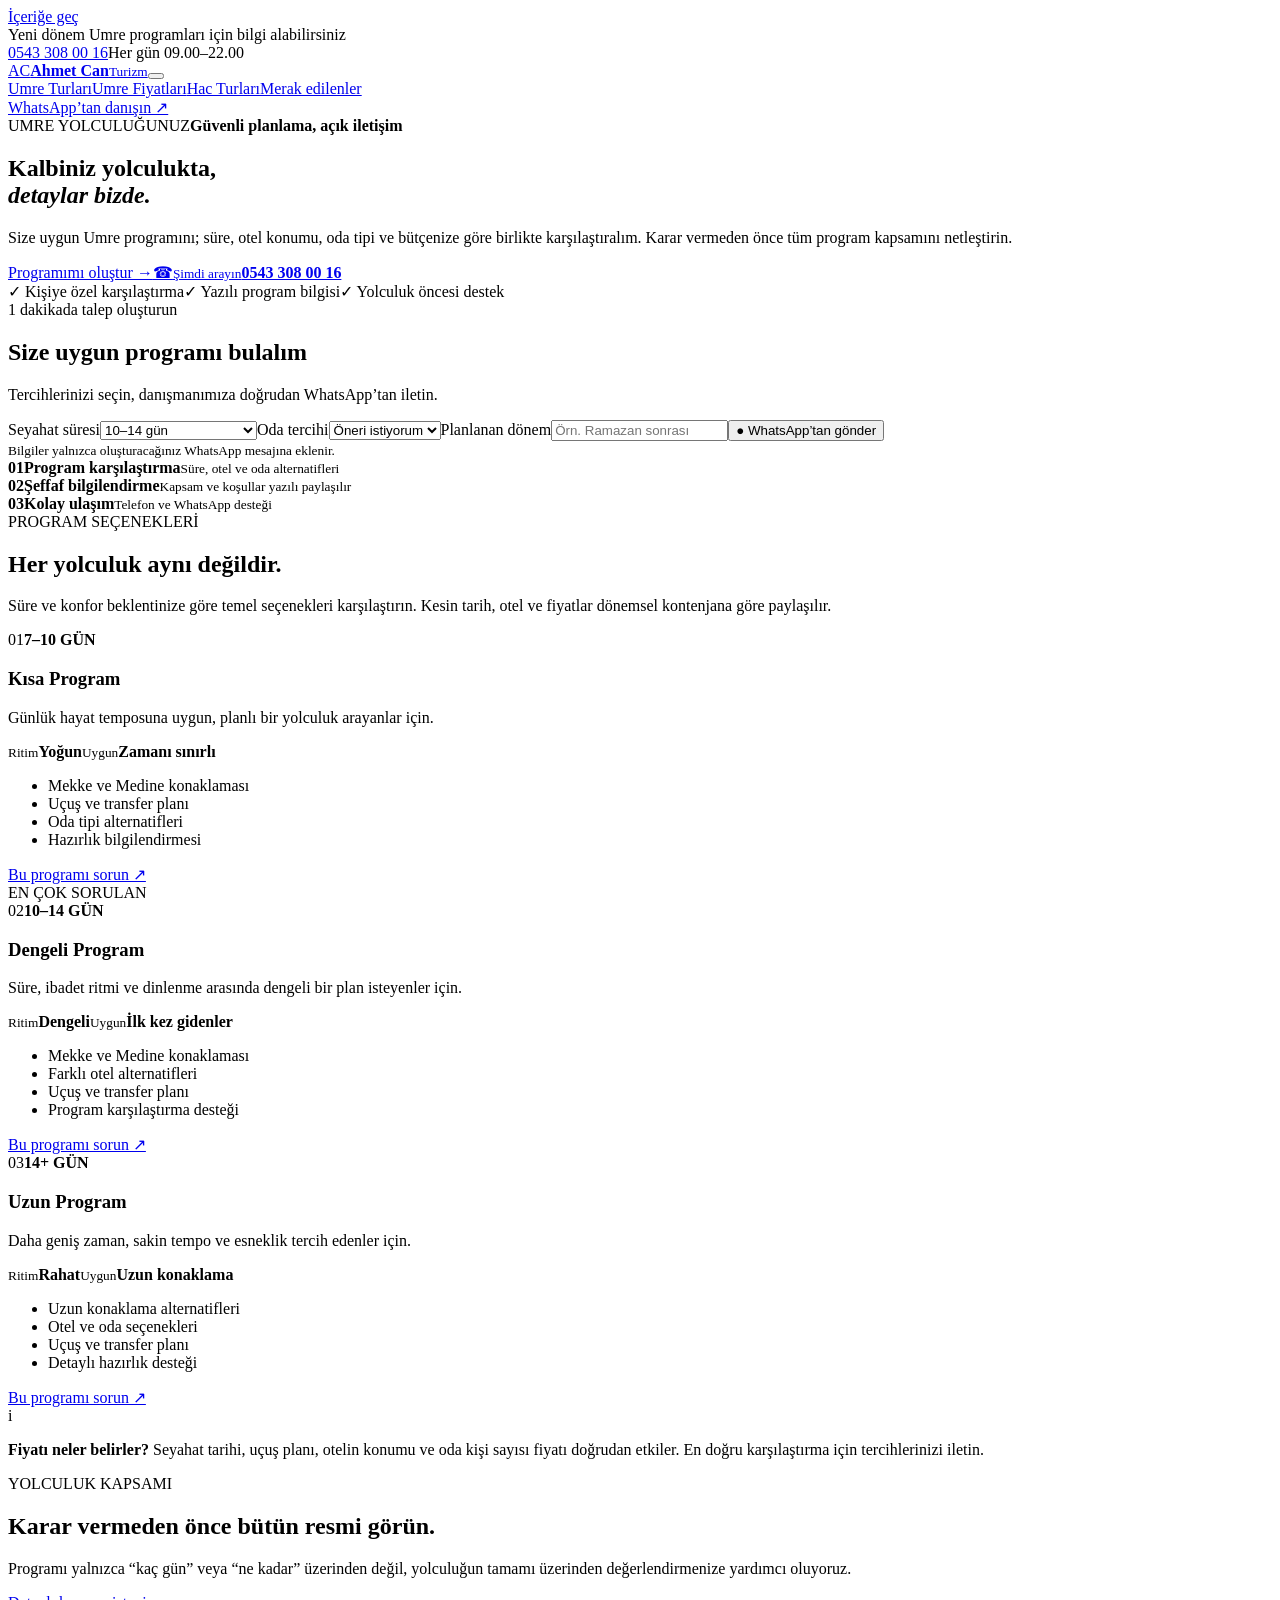
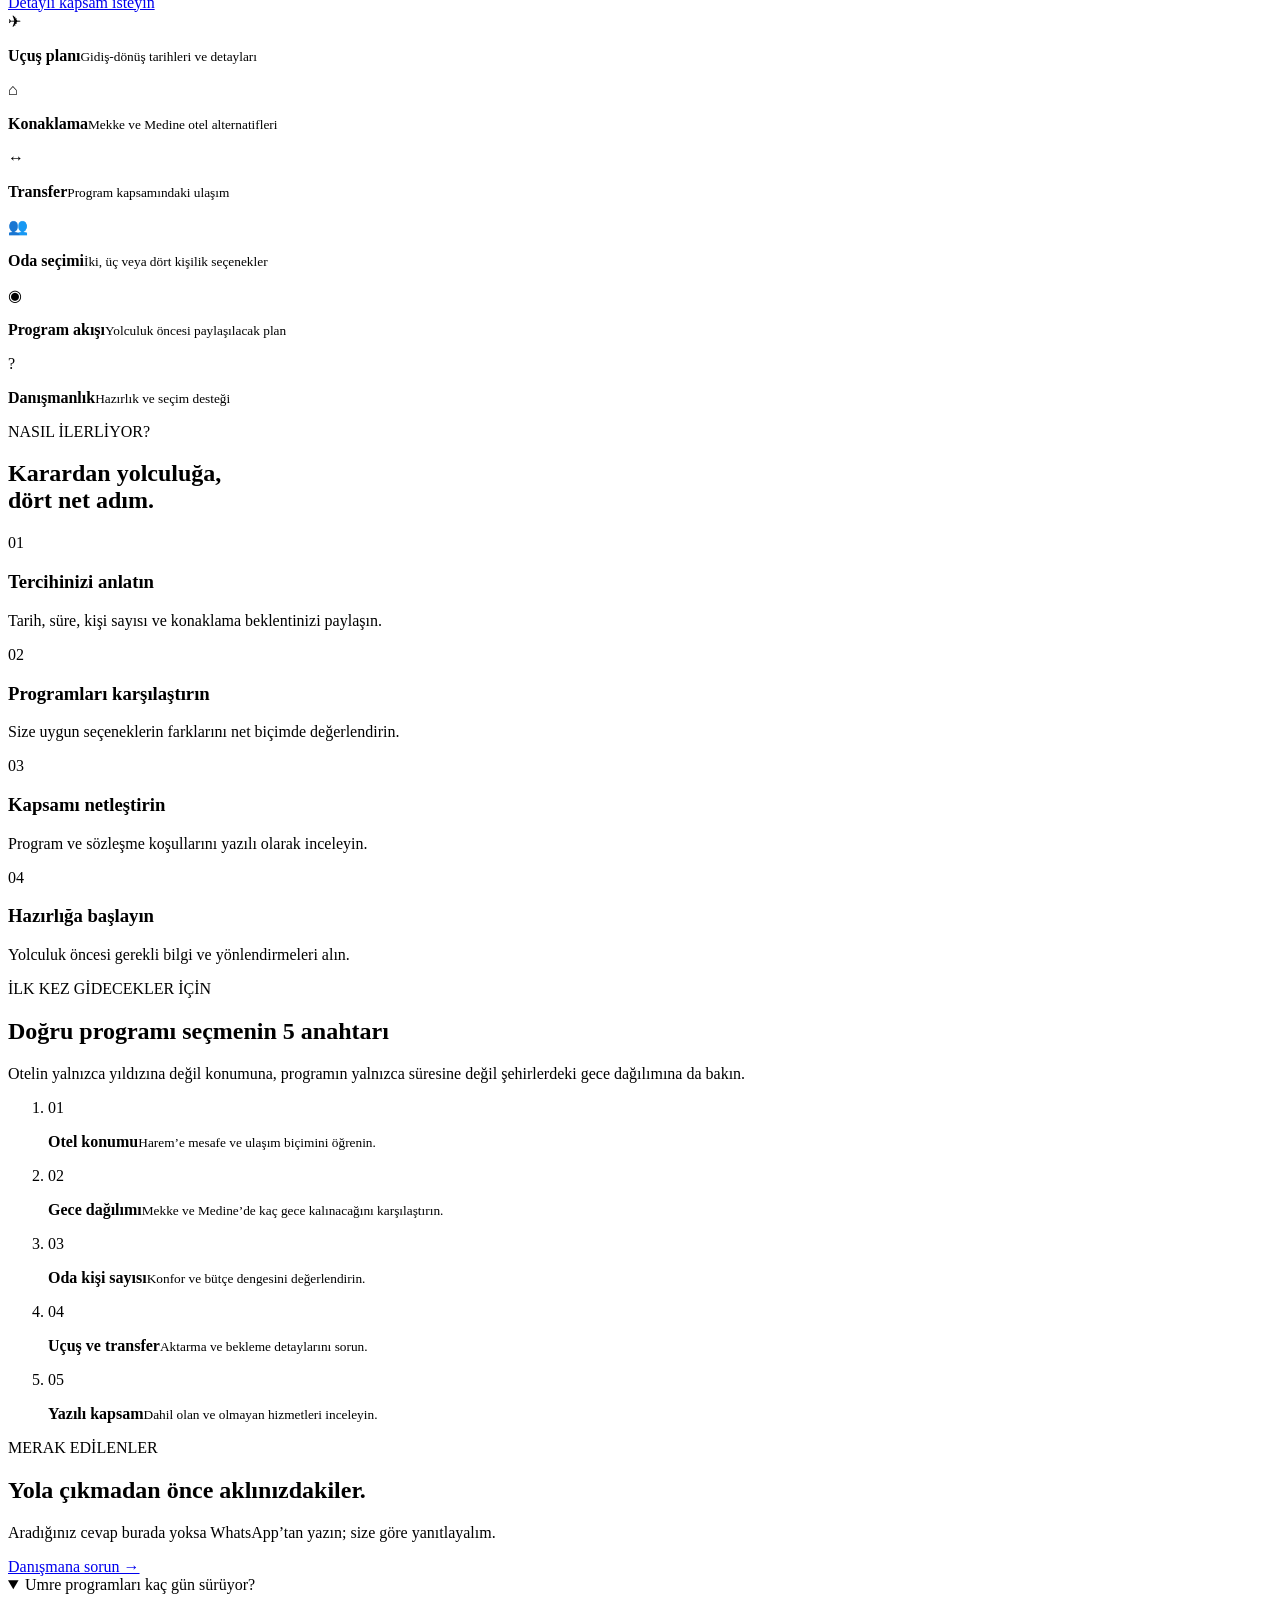
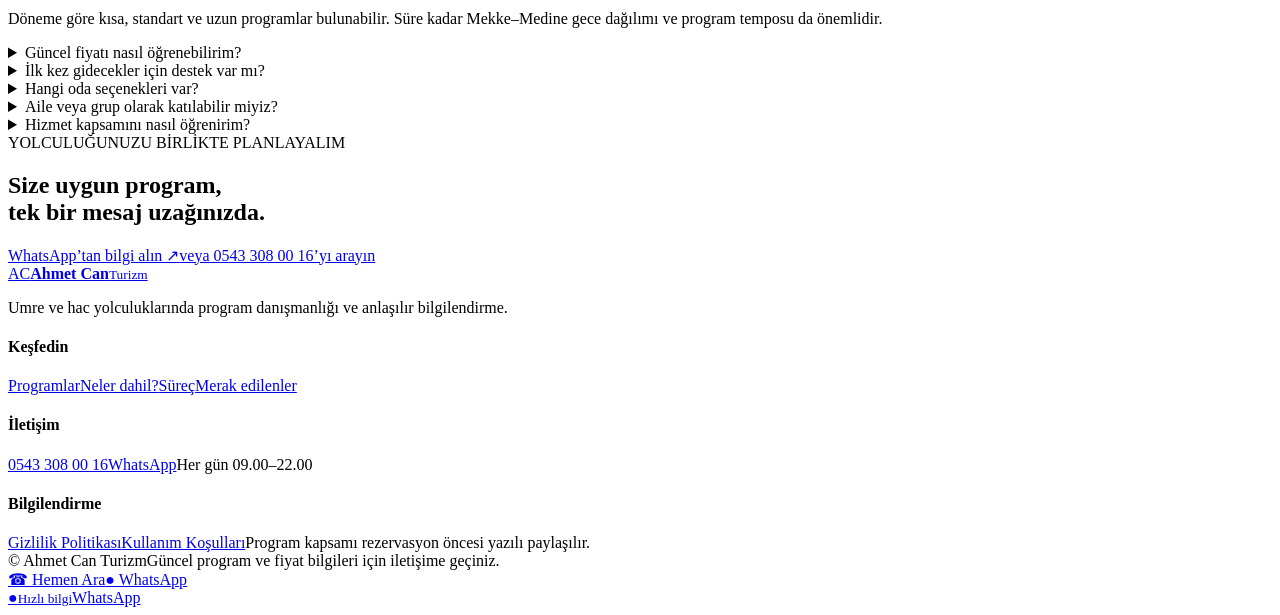
==== index.html @ 4857fa82 "SEO: index.html ekle" ====
<!doctype html><html lang="tr"><head>
<meta charset="utf-8"><meta name="viewport" content="width=device-width,initial-scale=1">
<meta name="description" content="Ahmet Can Turizm ile 2026–2027 umre ve hac programlarını; süre, uçuş, otel konumu ve oda seçeneğine göre karşılaştırın. Güncel program için danışın."><meta name="theme-color" content="#071b24"><meta name="robots" content="index,follow"><link rel="canonical" href="https://ahmetcanturizm.com/"><meta property="og:type" content="website"><meta property="og:locale" content="tr_TR"><meta property="og:site_name" content="Ahmet Can Turizm"><meta property="og:title" content="Umre ve Hac Turları 2026–2027 | Ahmet Can Turizm"><meta property="og:description" content="Umre ve hac programlarını süre, konaklama, uçuş ve oda seçeneklerine göre karşılaştırın."><meta property="og:url" content="https://ahmetcanturizm.com/"><meta name="twitter:card" content="summary">
<title>Umre ve Hac Turları 2026–2027 | Ahmet Can Turizm</title><link rel="preconnect" href="https://fonts.googleapis.com"><link rel="preconnect" href="https://fonts.gstatic.com" crossorigin><link href="https://fonts.googleapis.com/css2?family=DM+Sans:wght@400;500;600;700&family=Manrope:wght@600;700;800&display=swap" rel="stylesheet"><link rel="stylesheet" href="styles.css"></head><body>
<a class="skip-link" href="#icerik">İçeriğe geç</a>
<div class="topbar"><div class="container topbar-inner"><span><i></i> Yeni dönem Umre programları için bilgi alabilirsiniz</span><div><a href="tel:+905433080016">0543 308 00 16</a><span class="divider"></span><span>Her gün 09.00–22.00</span></div></div></div>
<header class="site-header"><div class="container nav"><a class="brand" href="#anasayfa" aria-label="Ahmet Can Turizm ana sayfa"><span class="brand-mark">AC</span><span class="brand-text"><strong>Ahmet Can</strong><small>Turizm</small></span></a><button class="menu-btn" type="button" aria-label="Menüyü aç" aria-expanded="false" aria-controls="ana-menu"><span></span><span></span><span></span></button><nav id="ana-menu" class="nav-links" aria-label="Ana menü"><a href="/umre-turlari.html">Umre Turları</a><a href="/umre-fiyatlari.html">Umre Fiyatları</a><a href="/hac-turlari.html">Hac Turları</a><a href="#sss">Merak edilenler</a></nav><a class="btn btn-primary desktop-cta" target="_blank" rel="noopener noreferrer" href="https://wa.me/905433080016?text=Merhaba%20Ahmet%20Can%20Turizm%2C%20umre%20programlar%C4%B1%20hakk%C4%B1nda%20bilgi%20almak%20istiyorum.">WhatsApp’tan danışın ↗</a></div></header>
<main id="icerik">
<section id="anasayfa" class="hero"><div class="container hero-grid"><div class="hero-copy reveal"><div class="hero-kicker"><span>UMRE YOLCULUĞUNUZ</span><b>Güvenli planlama, açık iletişim</b></div><h1>Kalbiniz yolculukta,<br><em>detaylar bizde.</em></h1><p>Size uygun Umre programını; süre, otel konumu, oda tipi ve bütçenize göre birlikte karşılaştıralım. Karar vermeden önce tüm program kapsamını netleştirin.</p><div class="hero-actions"><a class="btn btn-primary btn-lg" href="#teklif">Programımı oluştur →</a><a class="phone-cta" href="tel:+905433080016"><span class="phone-icon">☎</span><span><small>Şimdi arayın</small><strong>0543 308 00 16</strong></span></a></div><div class="micro-trust"><span>✓ Kişiye özel karşılaştırma</span><span>✓ Yazılı program bilgisi</span><span>✓ Yolculuk öncesi destek</span></div></div>
<aside id="teklif" class="quote-card reveal delay-1"><span class="quote-badge">1 dakikada talep oluşturun</span><h2>Size uygun programı bulalım</h2><p>Tercihlerinizi seçin, danışmanımıza doğrudan WhatsApp’tan iletin.</p><form id="program-form"><label>Seyahat süresi<select id="sure"><option>7–10 gün</option><option selected>10–14 gün</option><option>14+ gün</option><option>Henüz karar vermedim</option></select></label><label>Oda tercihi<select id="oda"><option>2 kişilik</option><option>3 kişilik</option><option>4 kişilik</option><option selected>Öneri istiyorum</option></select></label><label>Planlanan dönem<input id="donem" type="text" placeholder="Örn. Ramazan sonrası"></label><button class="btn btn-whatsapp btn-lg" type="submit"><span class="wa-dot">●</span> WhatsApp’tan gönder</button></form><small class="privacy-note">Bilgiler yalnızca oluşturacağınız WhatsApp mesajına eklenir.</small></aside></div></section>
<section class="assurance"><div class="container assurance-grid"><div><b>01</b><span><strong>Program karşılaştırma</strong><small>Süre, otel ve oda alternatifleri</small></span></div><div><b>02</b><span><strong>Şeffaf bilgilendirme</strong><small>Kapsam ve koşullar yazılı paylaşılır</small></span></div><div><b>03</b><span><strong>Kolay ulaşım</strong><small>Telefon ve WhatsApp desteği</small></span></div></div></section>
<section id="programlar" class="section programs"><div class="container"><div class="section-heading reveal"><div><span class="eyebrow">PROGRAM SEÇENEKLERİ</span><h2>Her yolculuk aynı değildir.</h2></div><p>Süre ve konfor beklentinize göre temel seçenekleri karşılaştırın. Kesin tarih, otel ve fiyatlar dönemsel kontenjana göre paylaşılır.</p></div><div class="program-grid">
<article class="program-card reveal"><div class="card-head"><span>01</span><b>7–10 GÜN</b></div><h3>Kısa Program</h3><p>Günlük hayat temposuna uygun, planlı bir yolculuk arayanlar için.</p><div class="program-meta"><span><small>Ritim</small><strong>Yoğun</strong></span><span><small>Uygun</small><strong>Zamanı sınırlı</strong></span></div><ul><li>Mekke ve Medine konaklaması</li><li>Uçuş ve transfer planı</li><li>Oda tipi alternatifleri</li><li>Hazırlık bilgilendirmesi</li></ul><a class="card-link" target="_blank" rel="noopener noreferrer" href="https://wa.me/905433080016?text=Merhaba%2C%207%E2%80%9310%20g%C3%BCnl%C3%BCk%20Umre%20program%C4%B1n%C4%B1%20%C3%B6%C4%9Frenmek%20istiyorum.">Bu programı sorun ↗</a></article>
<article class="program-card featured reveal delay-1"><div class="popular">EN ÇOK SORULAN</div><div class="card-head"><span>02</span><b>10–14 GÜN</b></div><h3>Dengeli Program</h3><p>Süre, ibadet ritmi ve dinlenme arasında dengeli bir plan isteyenler için.</p><div class="program-meta"><span><small>Ritim</small><strong>Dengeli</strong></span><span><small>Uygun</small><strong>İlk kez gidenler</strong></span></div><ul><li>Mekke ve Medine konaklaması</li><li>Farklı otel alternatifleri</li><li>Uçuş ve transfer planı</li><li>Program karşılaştırma desteği</li></ul><a class="card-link" target="_blank" rel="noopener noreferrer" href="https://wa.me/905433080016?text=Merhaba%2C%2010%E2%80%9314%20g%C3%BCnl%C3%BCk%20Umre%20program%C4%B1n%C4%B1%20%C3%B6%C4%9Frenmek%20istiyorum.">Bu programı sorun ↗</a></article>
<article class="program-card reveal delay-2"><div class="card-head"><span>03</span><b>14+ GÜN</b></div><h3>Uzun Program</h3><p>Daha geniş zaman, sakin tempo ve esneklik tercih edenler için.</p><div class="program-meta"><span><small>Ritim</small><strong>Rahat</strong></span><span><small>Uygun</small><strong>Uzun konaklama</strong></span></div><ul><li>Uzun konaklama alternatifleri</li><li>Otel ve oda seçenekleri</li><li>Uçuş ve transfer planı</li><li>Detaylı hazırlık desteği</li></ul><a class="card-link" target="_blank" rel="noopener noreferrer" href="https://wa.me/905433080016?text=Merhaba%2C%2014%20g%C3%BCn%20ve%20%C3%BCzeri%20Umre%20program%C4%B1n%C4%B1%20%C3%B6%C4%9Frenmek%20istiyorum.">Bu programı sorun ↗</a></article></div><div class="program-note reveal"><span>i</span><p><strong>Fiyatı neler belirler?</strong> Seyahat tarihi, uçuş planı, otelin konumu ve oda kişi sayısı fiyatı doğrudan etkiler. En doğru karşılaştırma için tercihlerinizi iletin.</p></div></div></section>
<section id="dahil" class="section included"><div class="container included-grid"><div class="included-copy reveal"><span class="eyebrow light">YOLCULUK KAPSAMI</span><h2>Karar vermeden önce bütün resmi görün.</h2><p>Programı yalnızca “kaç gün” veya “ne kadar” üzerinden değil, yolculuğun tamamı üzerinden değerlendirmenize yardımcı oluyoruz.</p><a class="btn btn-light" target="_blank" rel="noopener noreferrer" href="https://wa.me/905433080016?text=Merhaba%2C%20Umre%20program%20kapsam%C4%B1n%C4%B1%20detayl%C4%B1%20%C3%B6%C4%9Frenmek%20istiyorum.">Detaylı kapsam isteyin</a></div><div class="included-list reveal delay-1"><div><span>✈</span><p><strong>Uçuş planı</strong><small>Gidiş-dönüş tarihleri ve detayları</small></p></div><div><span>⌂</span><p><strong>Konaklama</strong><small>Mekke ve Medine otel alternatifleri</small></p></div><div><span>↔</span><p><strong>Transfer</strong><small>Program kapsamındaki ulaşım</small></p></div><div><span>👥</span><p><strong>Oda seçimi</strong><small>İki, üç veya dört kişilik seçenekler</small></p></div><div><span>◉</span><p><strong>Program akışı</strong><small>Yolculuk öncesi paylaşılacak plan</small></p></div><div><span>?</span><p><strong>Danışmanlık</strong><small>Hazırlık ve seçim desteği</small></p></div></div></div></section>
<section id="surec" class="section process"><div class="container"><div class="section-heading compact reveal"><div><span class="eyebrow">NASIL İLERLİYOR?</span><h2>Karardan yolculuğa,<br>dört net adım.</h2></div></div><div class="process-line"><article class="reveal"><span>01</span><h3>Tercihinizi anlatın</h3><p>Tarih, süre, kişi sayısı ve konaklama beklentinizi paylaşın.</p></article><article class="reveal delay-1"><span>02</span><h3>Programları karşılaştırın</h3><p>Size uygun seçeneklerin farklarını net biçimde değerlendirin.</p></article><article class="reveal delay-2"><span>03</span><h3>Kapsamı netleştirin</h3><p>Program ve sözleşme koşullarını yazılı olarak inceleyin.</p></article><article class="reveal delay-3"><span>04</span><h3>Hazırlığa başlayın</h3><p>Yolculuk öncesi gerekli bilgi ve yönlendirmeleri alın.</p></article></div></div></section>
<section class="section prep"><div class="container prep-grid"><div class="prep-panel reveal"><span class="eyebrow">İLK KEZ GİDECEKLER İÇİN</span><h2>Doğru programı seçmenin 5 anahtarı</h2><p>Otelin yalnızca yıldızına değil konumuna, programın yalnızca süresine değil şehirlerdeki gece dağılımına da bakın.</p></div><ol class="prep-list reveal delay-1"><li><span>01</span><p><strong>Otel konumu</strong><small>Harem’e mesafe ve ulaşım biçimini öğrenin.</small></p></li><li><span>02</span><p><strong>Gece dağılımı</strong><small>Mekke ve Medine’de kaç gece kalınacağını karşılaştırın.</small></p></li><li><span>03</span><p><strong>Oda kişi sayısı</strong><small>Konfor ve bütçe dengesini değerlendirin.</small></p></li><li><span>04</span><p><strong>Uçuş ve transfer</strong><small>Aktarma ve bekleme detaylarını sorun.</small></p></li><li><span>05</span><p><strong>Yazılı kapsam</strong><small>Dahil olan ve olmayan hizmetleri inceleyin.</small></p></li></ol></div></section>
<section id="sss" class="section faq"><div class="container faq-grid"><div class="faq-intro reveal"><span class="eyebrow">MERAK EDİLENLER</span><h2>Yola çıkmadan önce aklınızdakiler.</h2><p>Aradığınız cevap burada yoksa WhatsApp’tan yazın; size göre yanıtlayalım.</p><a target="_blank" rel="noopener noreferrer" href="https://wa.me/905433080016">Danışmana sorun →</a></div><div class="accordion reveal delay-1"><details open><summary>Umre programları kaç gün sürüyor?</summary><p>Döneme göre kısa, standart ve uzun programlar bulunabilir. Süre kadar Mekke–Medine gece dağılımı ve program temposu da önemlidir.</p></details><details><summary>Güncel fiyatı nasıl öğrenebilirim?</summary><p>Fiyat; tarih, uçuş, otel konumu ve oda kişi sayısına göre değişir. Tercihlerinizi ilettiğinizde güncel seçenekler paylaşılır.</p></details><details><summary>İlk kez gidecekler için destek var mı?</summary><p>Evet. Program seçimi, gerekli hazırlıklar ve yolculuk öncesi temel konularda bilgilendirme yapılır.</p></details><details><summary>Hangi oda seçenekleri var?</summary><p>Programa ve kontenjana bağlı olarak iki, üç veya dört kişilik oda alternatifleri bulunabilir.</p></details><details><summary>Aile veya grup olarak katılabilir miyiz?</summary><p>Kişi sayısı ve tercihlerinizi ileterek uygun grup programlarını sorabilirsiniz.</p></details><details><summary>Hizmet kapsamını nasıl öğrenirim?</summary><p>Rezervasyon öncesinde dahil olan hizmetler ve sözleşme koşulları yazılı olarak paylaşılır.</p></details></div></div></section>
<section class="final-cta"><div class="container final-cta-inner reveal"><div><span>YOLCULUĞUNUZU BİRLİKTE PLANLAYALIM</span><h2>Size uygun program,<br>tek bir mesaj uzağınızda.</h2></div><div><a class="btn btn-primary btn-lg" target="_blank" rel="noopener noreferrer" href="https://wa.me/905433080016?text=Merhaba%20Ahmet%20Can%20Turizm%2C%20bana%20uygun%20Umre%20program%C4%B1n%C4%B1%20%C3%B6%C4%9Frenmek%20istiyorum.">WhatsApp’tan bilgi alın ↗</a><a class="final-phone" href="tel:+905433080016">veya 0543 308 00 16’yı arayın</a></div></div></section></main>
<footer class="footer"><div class="container footer-grid"><div class="footer-brand"><a class="brand light-brand" href="#anasayfa"><span class="brand-mark">AC</span><span class="brand-text"><strong>Ahmet Can</strong><small>Turizm</small></span></a><p>Umre ve hac yolculuklarında program danışmanlığı ve anlaşılır bilgilendirme.</p></div><div><h4>Keşfedin</h4><a href="#programlar">Programlar</a><a href="#dahil">Neler dahil?</a><a href="#surec">Süreç</a><a href="#sss">Merak edilenler</a></div><div><h4>İletişim</h4><a href="tel:+905433080016">0543 308 00 16</a><a target="_blank" rel="noopener noreferrer" href="https://wa.me/905433080016">WhatsApp</a><span>Her gün 09.00–22.00</span></div><div><h4>Bilgilendirme</h4><a href='/gizlilik'>Gizlilik Politikası</a><a href='/kullanim-kosullari'>Kullanım Koşulları</a><span>Program kapsamı rezervasyon öncesi yazılı paylaşılır.</span></div></div><div class="container footer-bottom"><span>© <span id="year"></span> Ahmet Can Turizm</span><span>Güncel program ve fiyat bilgileri için iletişime geçiniz.</span></div></footer>
<div class="mobile-contact"><a href="tel:+905433080016">☎ Hemen Ara</a><a target="_blank" rel="noopener noreferrer" href="https://wa.me/905433080016?text=Merhaba%20Ahmet%20Can%20Turizm%2C%20bilgi%20almak%20istiyorum.">● WhatsApp</a></div><a class="floating-whatsapp" target="_blank" rel="noopener noreferrer" href="https://wa.me/905433080016?text=Merhaba%20Ahmet%20Can%20Turizm%2C%20bilgi%20almak%20istiyorum." aria-label="WhatsApp’tan iletişime geç"><span class="wa-dot">●</span><span><small>Hızlı bilgi</small>WhatsApp</span></a>
<script src="script.js"></script><script type="application/ld+json">{"@context":"https://schema.org","@graph":[{"@type":"TravelAgency","@id":"https://ahmetcanturizm.com/#agency","name":"Ahmet Can Turizm","url":"https://ahmetcanturizm.com/","telephone":"+905433080016","areaServed":{"@type":"Country","name":"Türkiye"},"description":"Umre ve hac programları için program karşılaştırma ve yolculuk öncesi danışmanlık."},{"@type":"WebSite","@id":"https://ahmetcanturizm.com/#website","url":"https://ahmetcanturizm.com/","name":"Ahmet Can Turizm","inLanguage":"tr-TR","publisher":{"@id":"https://ahmetcanturizm.com/#agency"}}]}</script></body></html>
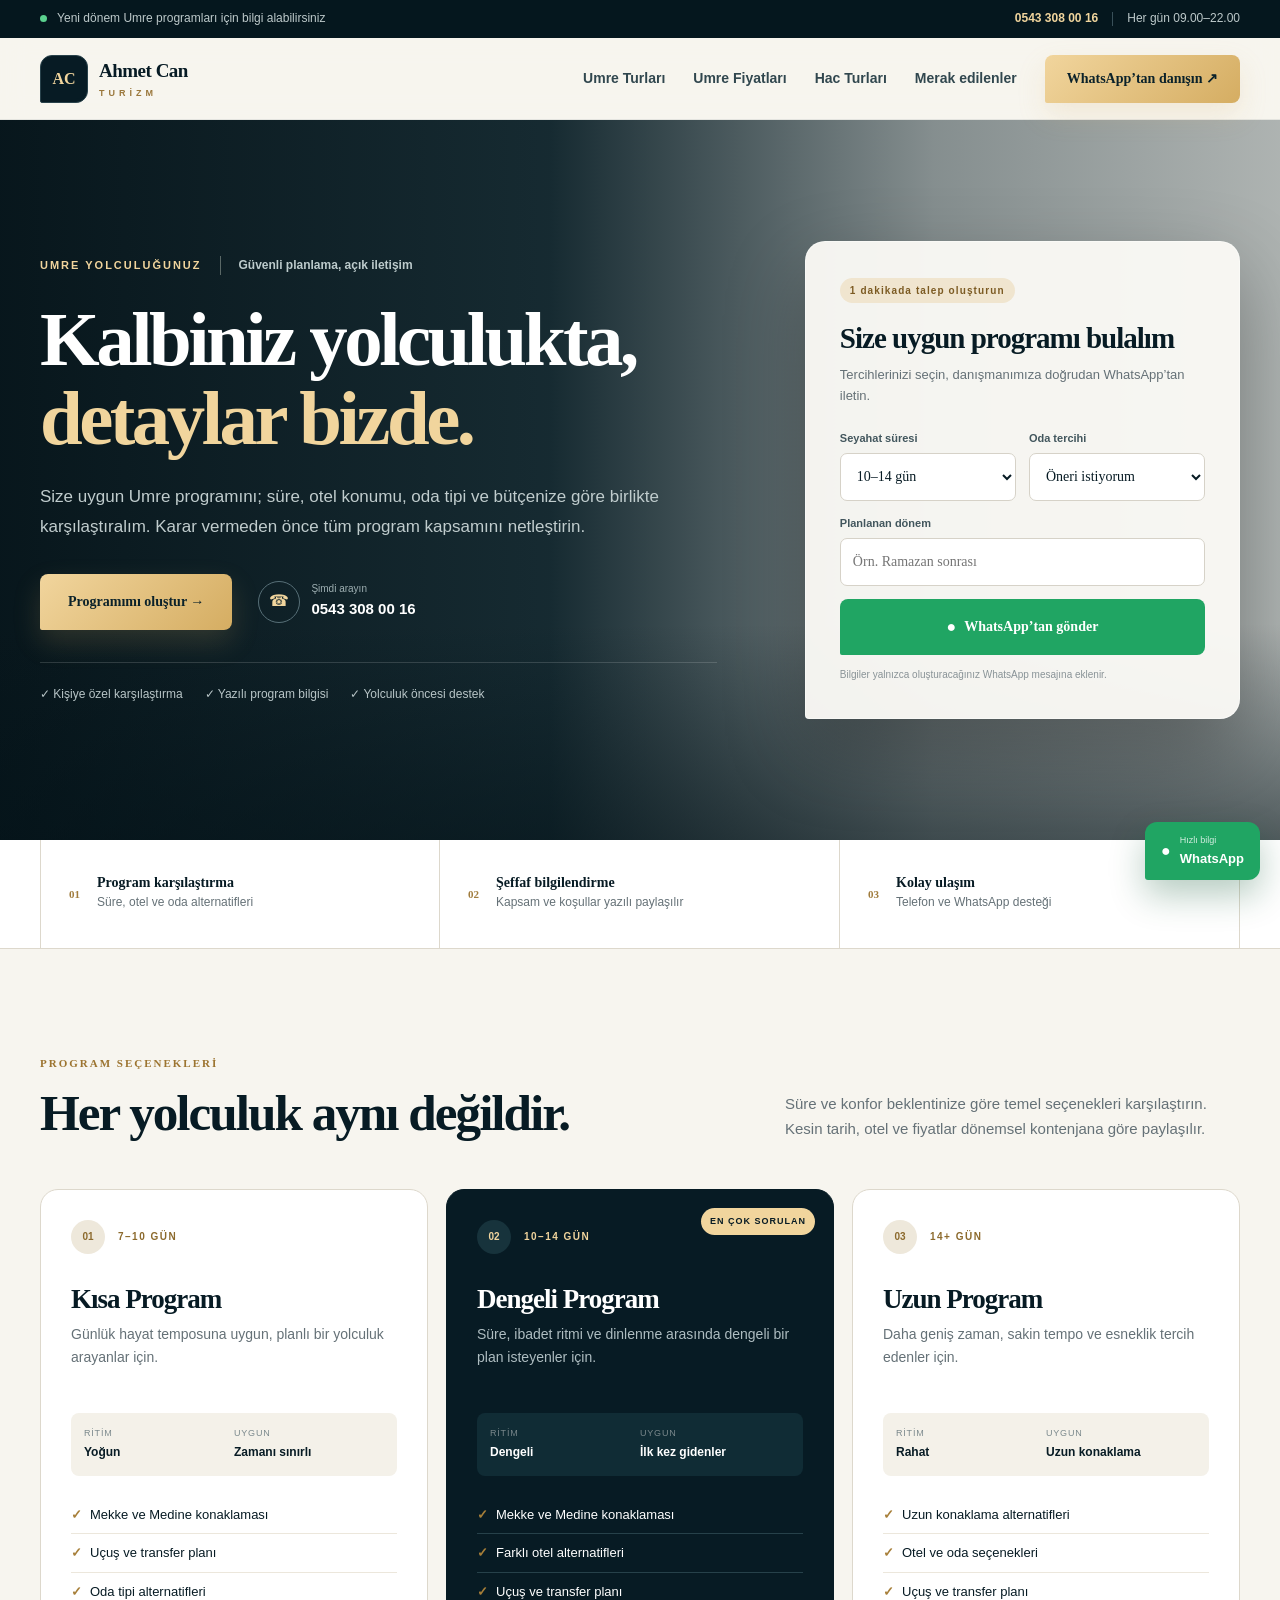
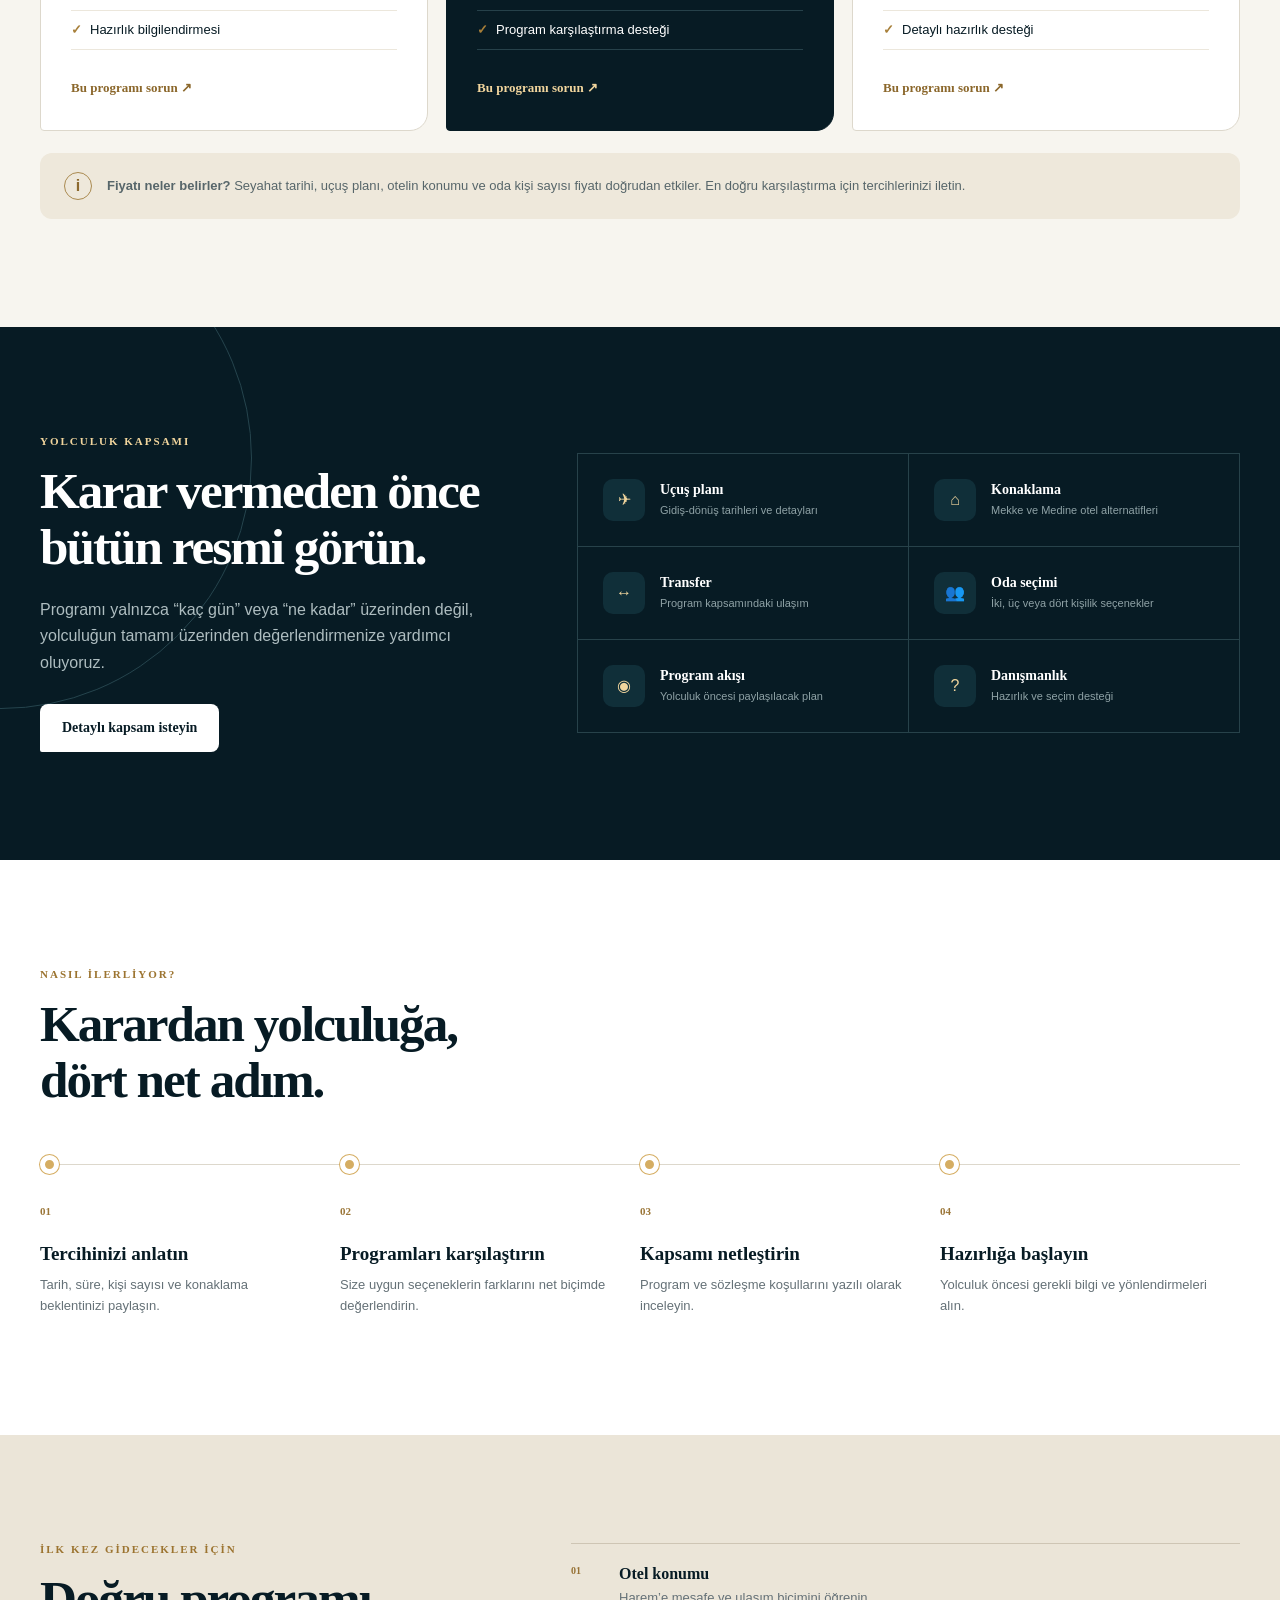
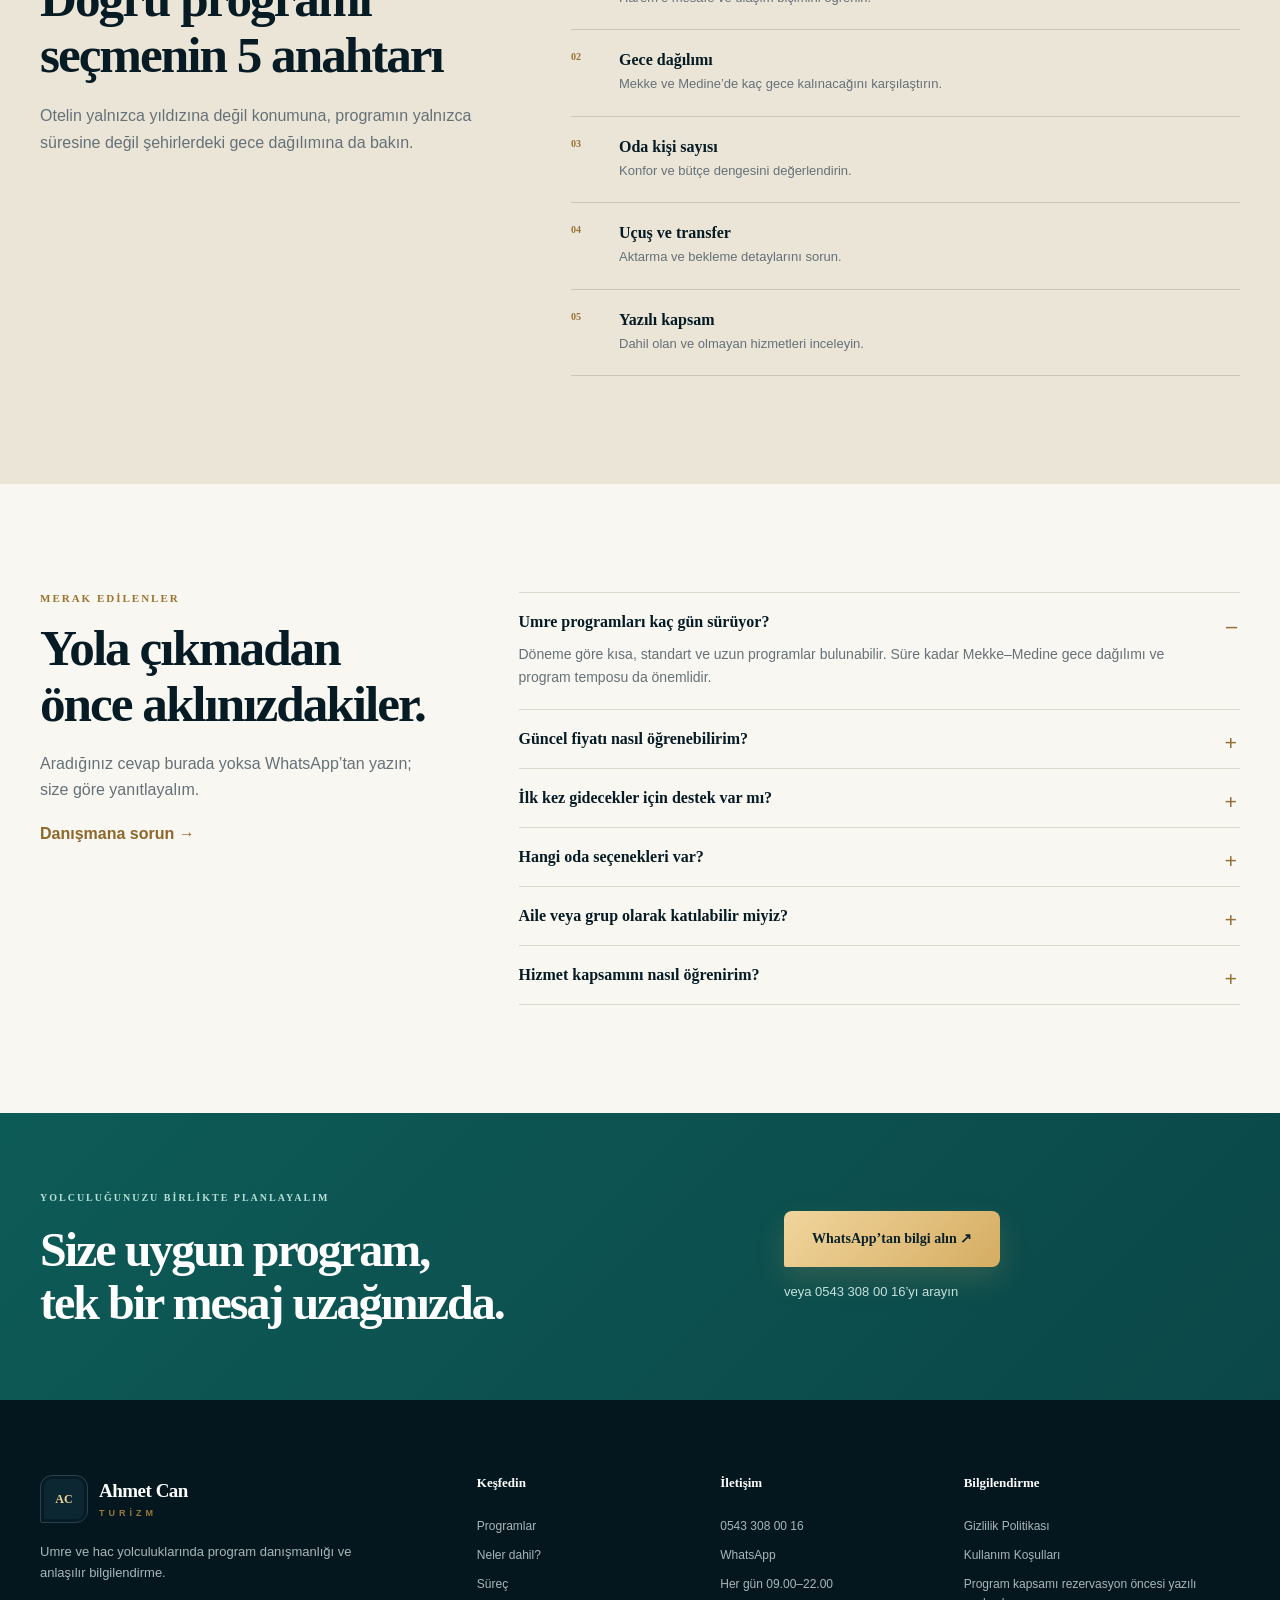
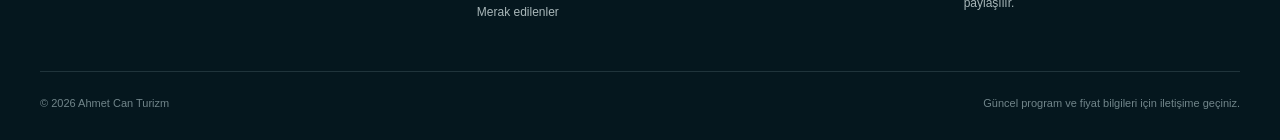
==== commit d8173bbb: "SEO: Google Search Console doğrulama etiketi ekle" ====
--- a/index.html
+++ b/index.html
@@ -1,5 +1,5 @@
 <!doctype html><html lang="tr"><head>
-<meta charset="utf-8"><meta name="viewport" content="width=device-width,initial-scale=1">
+<meta charset="utf-8"><meta name="google-site-verification" content="9hxbQtmaj7W5DxFVmZ-OuFsOJ1grTBjvjp7wNQiUK2w"><meta name="viewport" content="width=device-width,initial-scale=1">
 <meta name="description" content="Ahmet Can Turizm ile 2026–2027 umre ve hac programlarını; süre, uçuş, otel konumu ve oda seçeneğine göre karşılaştırın. Güncel program için danışın."><meta name="theme-color" content="#071b24"><meta name="robots" content="index,follow"><link rel="canonical" href="https://ahmetcanturizm.com/"><meta property="og:type" content="website"><meta property="og:locale" content="tr_TR"><meta property="og:site_name" content="Ahmet Can Turizm"><meta property="og:title" content="Umre ve Hac Turları 2026–2027 | Ahmet Can Turizm"><meta property="og:description" content="Umre ve hac programlarını süre, konaklama, uçuş ve oda seçeneklerine göre karşılaştırın."><meta property="og:url" content="https://ahmetcanturizm.com/"><meta name="twitter:card" content="summary">
 <title>Umre ve Hac Turları 2026–2027 | Ahmet Can Turizm</title><link rel="preconnect" href="https://fonts.googleapis.com"><link rel="preconnect" href="https://fonts.gstatic.com" crossorigin><link href="https://fonts.googleapis.com/css2?family=DM+Sans:wght@400;500;600;700&family=Manrope:wght@600;700;800&display=swap" rel="stylesheet"><link rel="stylesheet" href="styles.css"></head><body>
 <a class="skip-link" href="#icerik">İçeriğe geç</a>
--- a/styles.css
+++ b/styles.css
@@ -0,0 +1,4 @@
+*{box-sizing:border-box;margin:0;padding:0}:root{--ink:#071b24;--ink2:#0d2b36;--teal:#0d5b57;--gold:#d5ad62;--gold2:#f1d59d;--paper:#f7f5ef;--sand:#ebe5d8;--white:#fff;--muted:#657177;--line:#ddd8cc;--green:#20a563}html{scroll-behavior:smooth}body{font-family:"DM Sans",sans-serif;color:var(--ink);background:var(--paper);line-height:1.65;overflow-x:hidden}a{text-decoration:none;color:inherit}.container{width:min(1200px,calc(100% - 40px));margin:auto}.skip-link{position:fixed;top:8px;left:8px;z-index:999;background:#fff;padding:10px 15px;transform:translateY(-150%)}.skip-link:focus{transform:none}:focus-visible{outline:3px solid var(--gold);outline-offset:3px}.topbar{height:38px;background:#05171e;color:#bdc9ca;font-size:12px}.topbar-inner,.topbar-inner>div{height:100%;display:flex;align-items:center;justify-content:space-between;gap:14px}.topbar i{width:7px;height:7px;background:#5bd28f;border-radius:50%;display:inline-block;margin-right:7px}.topbar a{color:var(--gold2);font-weight:700}.divider{height:14px;width:1px;background:#395059}.site-header{height:82px;position:sticky;top:0;z-index:50;background:rgba(247,245,239,.94);backdrop-filter:blur(14px);border-bottom:1px solid rgba(7,27,36,.08)}.nav{height:100%;display:flex;align-items:center;gap:28px}.brand{display:flex;align-items:center;gap:11px;min-width:max-content}.brand-mark{width:48px;height:48px;display:grid;place-items:center;border-radius:12px 12px 12px 2px;background:var(--ink);color:var(--gold2);font:800 16px Manrope;border:1px solid #29424b;box-shadow:inset 0 0 0 3px #071b24}.brand-text{display:flex;flex-direction:column;line-height:1}.brand-text strong{font:800 19px Manrope;letter-spacing:-.5px}.brand-text small{text-transform:uppercase;letter-spacing:4px;font-size:9px;color:#9a773b;margin-top:7px;font-weight:800}.nav-links{margin-left:auto;display:flex;gap:28px}.nav-links a{font-size:14px;font-weight:700;color:#31474e}.nav-links a:hover{color:var(--teal)}.menu-btn{display:none;border:0;background:none;width:36px}.menu-btn span{height:2px;background:var(--ink);display:block;margin:6px}.btn{min-height:48px;padding:0 22px;border:0;border-radius:8px 8px 8px 2px;display:inline-flex;align-items:center;justify-content:center;gap:8px;font:700 14px Manrope;transition:.2s;cursor:pointer}.btn:hover{transform:translateY(-2px)}.btn-primary{color:#0b222a;background:linear-gradient(135deg,var(--gold2),var(--gold));box-shadow:0 12px 28px rgba(213,173,98,.18)}.btn-lg{min-height:56px;padding:0 28px}.hero{min-height:720px;color:#fff;position:relative;background:linear-gradient(90deg,rgba(3,18,24,.98) 0%,rgba(5,27,35,.93) 43%,rgba(5,27,35,.47) 73%,rgba(5,27,35,.3)),url("assets/umre-hero.png") center/cover}.hero:after{content:"";position:absolute;inset:0;background:linear-gradient(180deg,transparent 70%,rgba(3,18,24,.55))}.hero-grid{min-height:720px;display:grid;grid-template-columns:1.12fr .72fr;gap:88px;align-items:center;position:relative;z-index:2;padding:58px 0}.hero-kicker{display:flex;align-items:center;gap:18px;margin-bottom:26px}.hero-kicker span{color:var(--gold2);font-size:11px;letter-spacing:2px;font-weight:800;border-right:1px solid #5a6866;padding-right:18px}.hero-kicker b{font-size:12px;color:#bdcbcc;font-weight:600}.hero h1{font:800 clamp(50px,6vw,78px)/1.02 Manrope;letter-spacing:-3.5px;max-width:720px}.hero h1 em{font-style:normal;color:var(--gold2)}.hero-copy>p{max-width:650px;color:#c0cccd;font-size:17px;line-height:1.75;margin-top:24px}.hero-actions{display:flex;align-items:center;gap:26px;margin:32px 0}.phone-cta{display:flex;align-items:center;gap:11px}.phone-icon{width:42px;height:42px;border:1px solid #587078;border-radius:50%;display:grid;place-items:center;color:var(--gold2)}.phone-cta>span:last-child{display:flex;flex-direction:column}.phone-cta small{font-size:10px;color:#9eafb2}.phone-cta strong{font-size:15px}.micro-trust{border-top:1px solid rgba(255,255,255,.15);padding-top:22px;display:flex;gap:22px;color:#b8c5c7;font-size:12px}.micro-trust span{white-space:nowrap}.quote-card{background:rgba(250,249,245,.96);color:var(--ink);border-radius:20px 20px 20px 4px;padding:34px;box-shadow:0 30px 80px rgba(0,0,0,.3);border:1px solid rgba(255,255,255,.4)}.quote-badge{font-size:10px;letter-spacing:1.1px;color:#7c5b23;background:#f0e5cf;padding:7px 10px;border-radius:99px;font-weight:800}.quote-card h2{font:800 29px/1.18 Manrope;letter-spacing:-1px;margin:18px 0 9px}.quote-card>p{font-size:13px;color:var(--muted);margin-bottom:22px}.quote-card form{display:grid;grid-template-columns:1fr 1fr;gap:13px}.quote-card label{font-size:11px;font-weight:800;color:#42565d}.quote-card label:last-of-type{grid-column:1/-1}.quote-card select,.quote-card input{width:100%;height:48px;margin-top:6px;border:1px solid #d6d2c8;background:#fff;border-radius:7px;padding:0 12px;font:500 14px "DM Sans";color:var(--ink)}.btn-whatsapp{grid-column:1/-1;width:100%;background:var(--green);color:#fff}.wa-dot{font-size:16px;color:#fff}.privacy-note{display:block;color:#899397;font-size:10px;margin-top:12px}.assurance{background:#fff;border-bottom:1px solid var(--line)}.assurance-grid{display:grid;grid-template-columns:repeat(3,1fr);min-height:108px}.assurance-grid>div{display:flex;gap:17px;align-items:center;border-right:1px solid var(--line);padding:20px 28px}.assurance-grid>div:first-child{border-left:1px solid var(--line)}.assurance-grid b{color:#a17d3e;font:800 11px Manrope}.assurance-grid span{display:flex;flex-direction:column}.assurance-grid strong{font:700 14px Manrope}.assurance-grid small{color:var(--muted);font-size:12px;margin-top:2px}.section{padding:108px 0}.section-heading{display:flex;justify-content:space-between;align-items:flex-end;gap:50px;margin-bottom:48px}.section-heading h2,.included h2,.prep h2,.faq h2{font:800 clamp(36px,4vw,52px)/1.1 Manrope;letter-spacing:-2px}.section-heading>p{max-width:455px;color:var(--muted);font-size:15px}.eyebrow{display:block;font:800 11px Manrope;letter-spacing:2px;color:#9c7430;margin-bottom:16px}.program-grid{display:grid;grid-template-columns:repeat(3,1fr);gap:18px}.program-card{background:#fff;border:1px solid var(--line);border-radius:18px 18px 18px 4px;padding:30px;position:relative;transition:.25s}.program-card:hover{transform:translateY(-5px);box-shadow:0 20px 50px rgba(7,27,36,.08)}.program-card.featured{background:var(--ink);color:#fff;border-color:var(--ink)}.popular{position:absolute;top:18px;right:18px;background:var(--gold2);color:var(--ink);padding:6px 9px;border-radius:99px;font-size:9px;font-weight:800;letter-spacing:1px}.card-head{display:flex;align-items:center;gap:13px;margin-bottom:30px}.card-head span{width:34px;height:34px;border-radius:50%;display:grid;place-items:center;background:#eee8db;color:#8c6a2d;font-size:10px;font-weight:800}.featured .card-head span{background:#17333c;color:var(--gold2)}.card-head b{font-size:10px;letter-spacing:1.5px;color:#8c6a2d}.featured .card-head b{color:var(--gold2)}.program-card h3{font:800 27px Manrope;letter-spacing:-1px}.program-card>p{font-size:14px;color:var(--muted);min-height:70px;margin-top:8px}.featured>p{color:#aebdc1}.program-meta{display:grid;grid-template-columns:1fr 1fr;background:#f4f1e9;border-radius:8px;margin:20px 0;padding:13px}.featured .program-meta{background:#102c35}.program-meta span{display:flex;flex-direction:column}.program-meta small{font-size:9px;color:#7a888c;text-transform:uppercase;letter-spacing:.8px}.program-meta strong{font-size:12px;margin-top:2px}.program-card ul{list-style:none;margin-bottom:24px}.program-card li{padding:8px 0;border-bottom:1px solid #ece7dc;font-size:13px}.featured li{border-color:#26414a}.program-card li:before{content:"✓";color:#a77f39;margin-right:8px;font-weight:800}.card-link{font:800 13px Manrope;color:#8b672b}.featured .card-link{color:var(--gold2)}.program-note{display:flex;gap:15px;align-items:center;background:#eee8db;border-radius:12px;margin-top:22px;padding:19px 24px}.program-note>span{min-width:28px;height:28px;border:1px solid #aa8a50;border-radius:50%;display:grid;place-items:center;font-weight:800;color:#8c692e}.program-note p{font-size:13px;color:#57666a}.included{background:var(--ink);color:#fff;position:relative;overflow:hidden}.included:before{content:"";position:absolute;width:500px;height:500px;border:1px solid #25444d;border-radius:50%;left:-250px;top:-120px}.included-grid{display:grid;grid-template-columns:.8fr 1.2fr;gap:95px;align-items:center;position:relative}.eyebrow.light{color:var(--gold2)}.included-copy>p{color:#aebdc0;margin:21px 0 28px;max-width:500px}.btn-light{background:#fff;color:var(--ink)}.included-list{display:grid;grid-template-columns:1fr 1fr;border-top:1px solid #27424a;border-left:1px solid #27424a}.included-list>div{display:flex;align-items:center;gap:15px;padding:25px;border-right:1px solid #27424a;border-bottom:1px solid #27424a}.included-list>div>span{width:42px;height:42px;border-radius:10px;background:#102f39;color:var(--gold2);display:grid;place-items:center}.included-list p{display:flex;flex-direction:column}.included-list strong{font:700 14px Manrope}.included-list small{font-size:11px;color:#8fa2a6;margin-top:3px}.process{background:#fff}.section-heading.compact{margin-bottom:55px}.process-line{display:grid;grid-template-columns:repeat(4,1fr);border-top:1px solid var(--line)}.process-line article{padding:32px 32px 10px 0;position:relative}.process-line article:before{content:"";width:9px;height:9px;background:var(--gold);border:5px solid #fff;box-shadow:0 0 0 1px var(--gold);border-radius:50%;position:absolute;top:-10px;left:0}.process-line span{font:800 11px Manrope;color:#9b7638}.process-line h3{font:800 19px Manrope;margin:20px 0 9px}.process-line p{font-size:13px;color:var(--muted)}.prep{background:var(--sand)}.prep-grid{display:grid;grid-template-columns:.8fr 1.2fr;gap:85px;align-items:start}.prep-panel{position:sticky;top:140px}.prep-panel p{color:var(--muted);margin-top:20px}.prep-list{list-style:none;border-top:1px solid #cec5b4}.prep-list li{display:grid;grid-template-columns:48px 1fr;padding:21px 0;border-bottom:1px solid #cec5b4}.prep-list li>span{font:800 10px Manrope;color:#967134}.prep-list p{display:flex;flex-direction:column}.prep-list strong{font:700 16px Manrope}.prep-list small{color:var(--muted);font-size:13px;margin-top:4px}.faq{background:#f8f7f2}.faq-grid{display:grid;grid-template-columns:.7fr 1.3fr;gap:90px}.faq-intro p{color:var(--muted);margin:18px 0}.faq-intro>a{font-weight:800;color:#8d682b}.accordion details{border-bottom:1px solid var(--line);padding:20px 0}.accordion details:first-child{border-top:1px solid var(--line)}.accordion summary{list-style:none;cursor:pointer;font:700 16px Manrope;padding-right:35px;position:relative}.accordion summary::-webkit-details-marker{display:none}.accordion summary:after{content:"+";position:absolute;right:3px;color:#957038;font-size:22px}.accordion details[open] summary:after{content:"–"}.accordion p{color:var(--muted);font-size:14px;padding-top:12px;max-width:680px}.final-cta{background:linear-gradient(135deg,#0d5b57,#0b4748);color:#fff;padding:70px 0}.final-cta-inner{display:grid;grid-template-columns:1.2fr .8fr;gap:60px;align-items:center}.final-cta-inner>div:first-child>span{font:800 10px Manrope;letter-spacing:2px;color:#b8ded7}.final-cta h2{font:800 clamp(34px,4vw,48px)/1.12 Manrope;letter-spacing:-2px;margin-top:13px}.final-cta-inner>div:last-child{display:flex;flex-direction:column;align-items:flex-start;gap:14px}.final-phone{font-size:13px;color:#c6e1dd}.footer{background:#05171e;color:#a9b7b9;padding:75px 0 28px}.footer-grid{display:grid;grid-template-columns:1.4fr .7fr .7fr 1fr;gap:50px}.light-brand .brand-mark{background:#0c2731}.light-brand .brand-text strong{color:#fff}.footer-brand p{font-size:13px;max-width:330px;margin-top:18px}.footer h4{font:700 13px Manrope;color:#fff;margin-bottom:17px}.footer-grid>div:not(:first-child){display:flex;flex-direction:column;gap:9px}.footer-grid a,.footer-grid span{font-size:12px}.footer-bottom{border-top:1px solid #20343b;margin-top:48px;padding-top:22px;display:flex;justify-content:space-between;font-size:11px;color:#71858a}.floating-whatsapp{position:fixed;right:20px;bottom:20px;z-index:70;background:var(--green);color:#fff;border-radius:12px 12px 12px 3px;padding:11px 16px;display:flex;align-items:center;gap:9px;box-shadow:0 15px 35px rgba(12,86,50,.3);font-weight:800;font-size:13px}.floating-whatsapp>span:last-child{display:flex;flex-direction:column}.floating-whatsapp small{font-size:9px;font-weight:500;opacity:.8}.mobile-contact{display:none}.reveal{opacity:0;transform:translateY(16px);transition:.65s}.reveal.visible{opacity:1;transform:none}.delay-1{transition-delay:.08s}.delay-2{transition-delay:.16s}.delay-3{transition-delay:.24s}.legal-page{min-height:100vh;background:var(--ink);padding:70px 20px}.legal-card{max-width:780px;margin:auto;background:#fff;border-radius:20px;padding:50px}.legal-card h1{font:800 46px Manrope;margin:40px 0 22px}.legal-card h2{font:800 23px Manrope;margin:25px 0 7px}.legal-card p{color:var(--muted);margin-bottom:13px}.error-code{color:#9a7436!important}
+@media(max-width:1000px){.desktop-cta{display:none}.menu-btn{display:block;margin-left:auto}.nav-links{display:none;position:absolute;top:82px;left:20px;right:20px;background:#fff;padding:20px;border:1px solid var(--line);border-radius:14px;box-shadow:0 20px 50px #0002;flex-direction:column}.nav-links.open{display:flex}.hero-grid{grid-template-columns:1fr;gap:42px;padding:75px 0}.quote-card{max-width:600px}.included-grid,.prep-grid,.faq-grid{grid-template-columns:1fr;gap:50px}.prep-panel{position:static}.footer-grid{grid-template-columns:1fr 1fr}}
+@media(max-width:720px){.container{width:min(100% - 28px,1200px)}.topbar{display:none}.site-header,.nav{height:72px}.nav-links{top:72px}.brand-mark{width:42px;height:42px}.brand-text strong{font-size:17px}.hero{min-height:auto;background-position:62% center}.hero-grid{min-height:auto;padding:62px 0 50px}.hero h1{font-size:45px;letter-spacing:-2px}.hero-kicker b{display:none}.hero-copy>p{font-size:16px}.hero-actions{align-items:stretch;flex-direction:column}.phone-cta{justify-content:center}.micro-trust{flex-direction:column;gap:7px}.quote-card{padding:25px}.quote-card form{grid-template-columns:1fr}.quote-card label:last-of-type,.btn-whatsapp{grid-column:auto}.assurance-grid{grid-template-columns:1fr;padding:10px 0}.assurance-grid>div{border:0;border-bottom:1px solid var(--line);padding:16px 4px}.assurance-grid>div:first-child{border-left:0}.section{padding:78px 0}.section-heading{display:block}.section-heading>p{margin-top:16px}.program-grid,.included-list,.process-line{grid-template-columns:1fr}.program-card>p{min-height:auto}.program-note{align-items:flex-start}.process-line{border-top:0}.process-line article{padding:20px 0 20px 35px;border-left:1px solid var(--line)}.process-line article:before{top:23px;left:-10px}.prep-list li{grid-template-columns:42px 1fr}.final-cta-inner{grid-template-columns:1fr;gap:30px}.footer-grid{grid-template-columns:1fr;gap:34px}.footer-bottom{flex-direction:column;gap:5px}.floating-whatsapp{display:none}.mobile-contact{display:grid;grid-template-columns:1fr 1fr;position:fixed;bottom:0;left:0;right:0;z-index:80;background:#fff;padding:8px;gap:8px;box-shadow:0 -10px 35px #0002}.mobile-contact a{min-height:48px;display:flex;align-items:center;justify-content:center;border-radius:7px;background:var(--ink);color:#fff;font-weight:800;font-size:13px}.mobile-contact a:last-child{background:var(--green)}body{padding-bottom:64px}.legal-card{padding:28px}.legal-card h1{font-size:36px}}
+@media(prefers-reduced-motion:reduce){html{scroll-behavior:auto}*,*:before,*:after{transition-duration:.01ms!important}.reveal{opacity:1;transform:none}}
